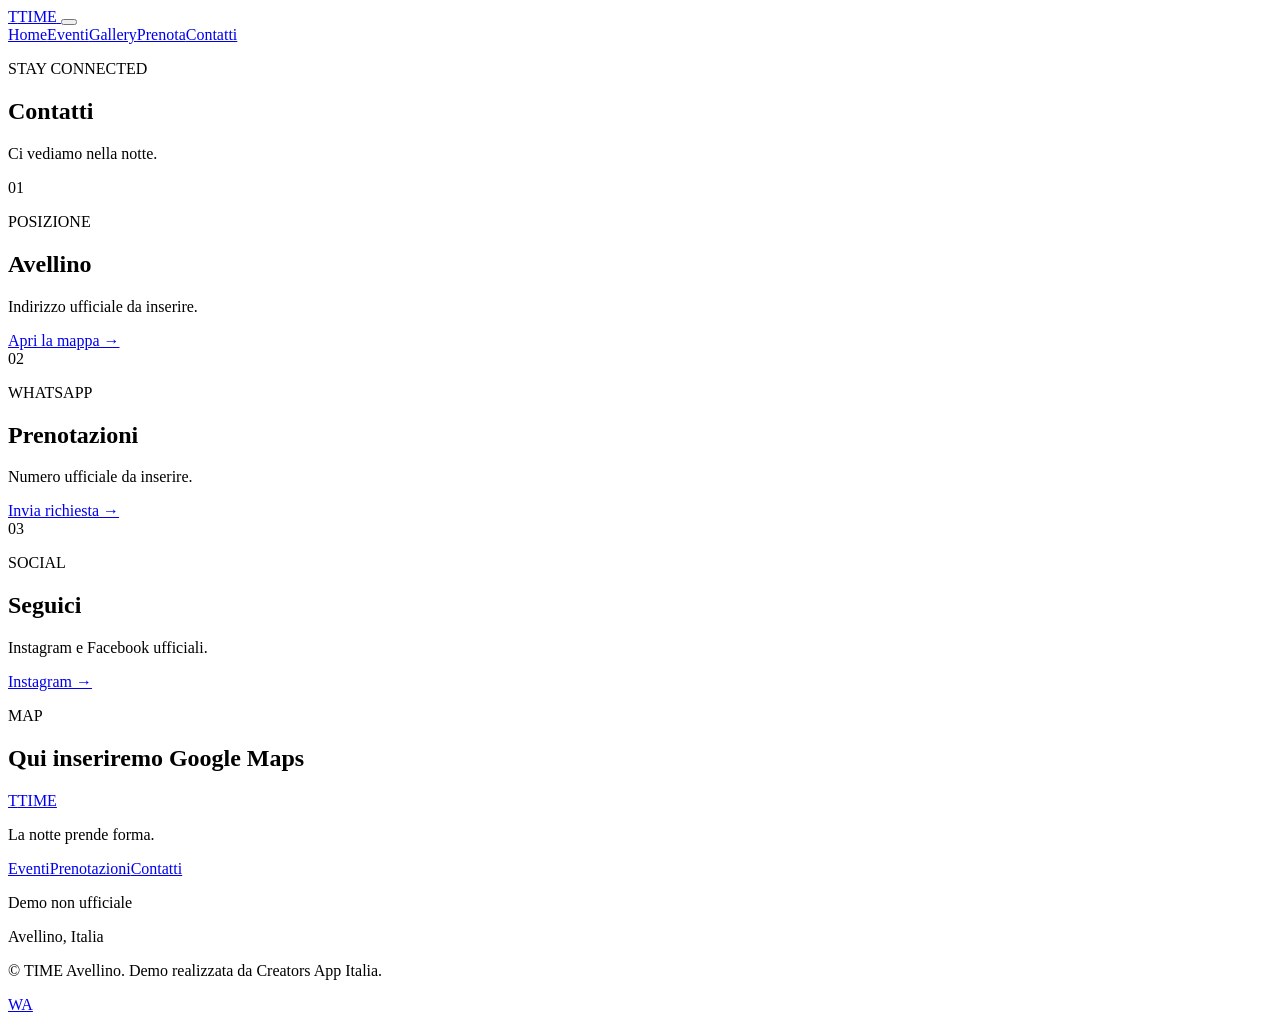
==== contatti.html @ 0444a131 "Add files via upload" ====
<!doctype html>
<html lang="it"><head><meta charset="utf-8"><meta name="viewport" content="width=device-width, initial-scale=1">
<title>Contatti | TIME Avellino</title><meta name="description" content="Contatti e indicazioni per TIME Avellino."><meta name="theme-color" content="#08070d">
<link rel="preconnect" href="https://fonts.googleapis.com"><link rel="preconnect" href="https://fonts.gstatic.com" crossorigin>
<link href="https://fonts.googleapis.com/css2?family=Inter:wght@400;500;600;700;800;900&family=Space+Grotesk:wght@500;600;700&display=swap" rel="stylesheet">
<link rel="stylesheet" href="assets/css/style.css"></head><body><header class="site-header" id="top">
  <a class="brand" href="index.html" aria-label="TIME Avellino, home">
    <span class="brand-mark">T</span><span>TIME</span>
  </a>
  <button class="menu-toggle" aria-label="Apri menu" aria-expanded="false"><span></span><span></span><span></span></button>
  <nav class="main-nav" aria-label="Navigazione principale">
    <a href="index.html">Home</a><a href="eventi.html">Eventi</a><a href="gallery.html">Gallery</a><a href="prenotazioni.html">Prenota</a><a href="contatti.html">Contatti</a>
  </nav>
</header><main><section class="page-hero compact"><p class="eyebrow">STAY CONNECTED</p><h1>Contatti</h1><p>Ci vediamo nella notte.</p></section><section class="section contact-grid"><div class="contact-card reveal"><span class="contact-no">01</span><p class="eyebrow">POSIZIONE</p><h2>Avellino</h2><p>Indirizzo ufficiale da inserire.</p><a class="text-link" href="#">Apri la mappa →</a></div><div class="contact-card reveal"><span class="contact-no">02</span><p class="eyebrow">WHATSAPP</p><h2>Prenotazioni</h2><p>Numero ufficiale da inserire.</p><a class="text-link" href="prenotazioni.html">Invia richiesta →</a></div><div class="contact-card reveal"><span class="contact-no">03</span><p class="eyebrow">SOCIAL</p><h2>Seguici</h2><p>Instagram e Facebook ufficiali.</p><a class="text-link" href="#">Instagram →</a></div></section><section class="map-placeholder"><div><p class="eyebrow">MAP</p><h2>Qui inseriremo Google Maps</h2></div></section></main><footer class="site-footer">
  <div><a class="brand footer-brand" href="index.html"><span class="brand-mark">T</span><span>TIME</span></a><p>La notte prende forma.</p></div>
  <div class="footer-links"><a href="eventi.html">Eventi</a><a href="prenotazioni.html">Prenotazioni</a><a href="contatti.html">Contatti</a></div>
  <div><p>Demo non ufficiale</p><p>Avellino, Italia</p></div>
  <p class="copyright">© <span data-year></span> TIME Avellino. Demo realizzata da Creators App Italia.</p>
</footer>
<a class="whatsapp-float" href="https://wa.me/390000000000?text=Ciao%2C%20vorrei%20informazioni%20su%20TIME%20Avellino" target="_blank" rel="noopener" aria-label="Contattaci su WhatsApp">WA</a><script src="assets/js/main.js"></script></body></html>
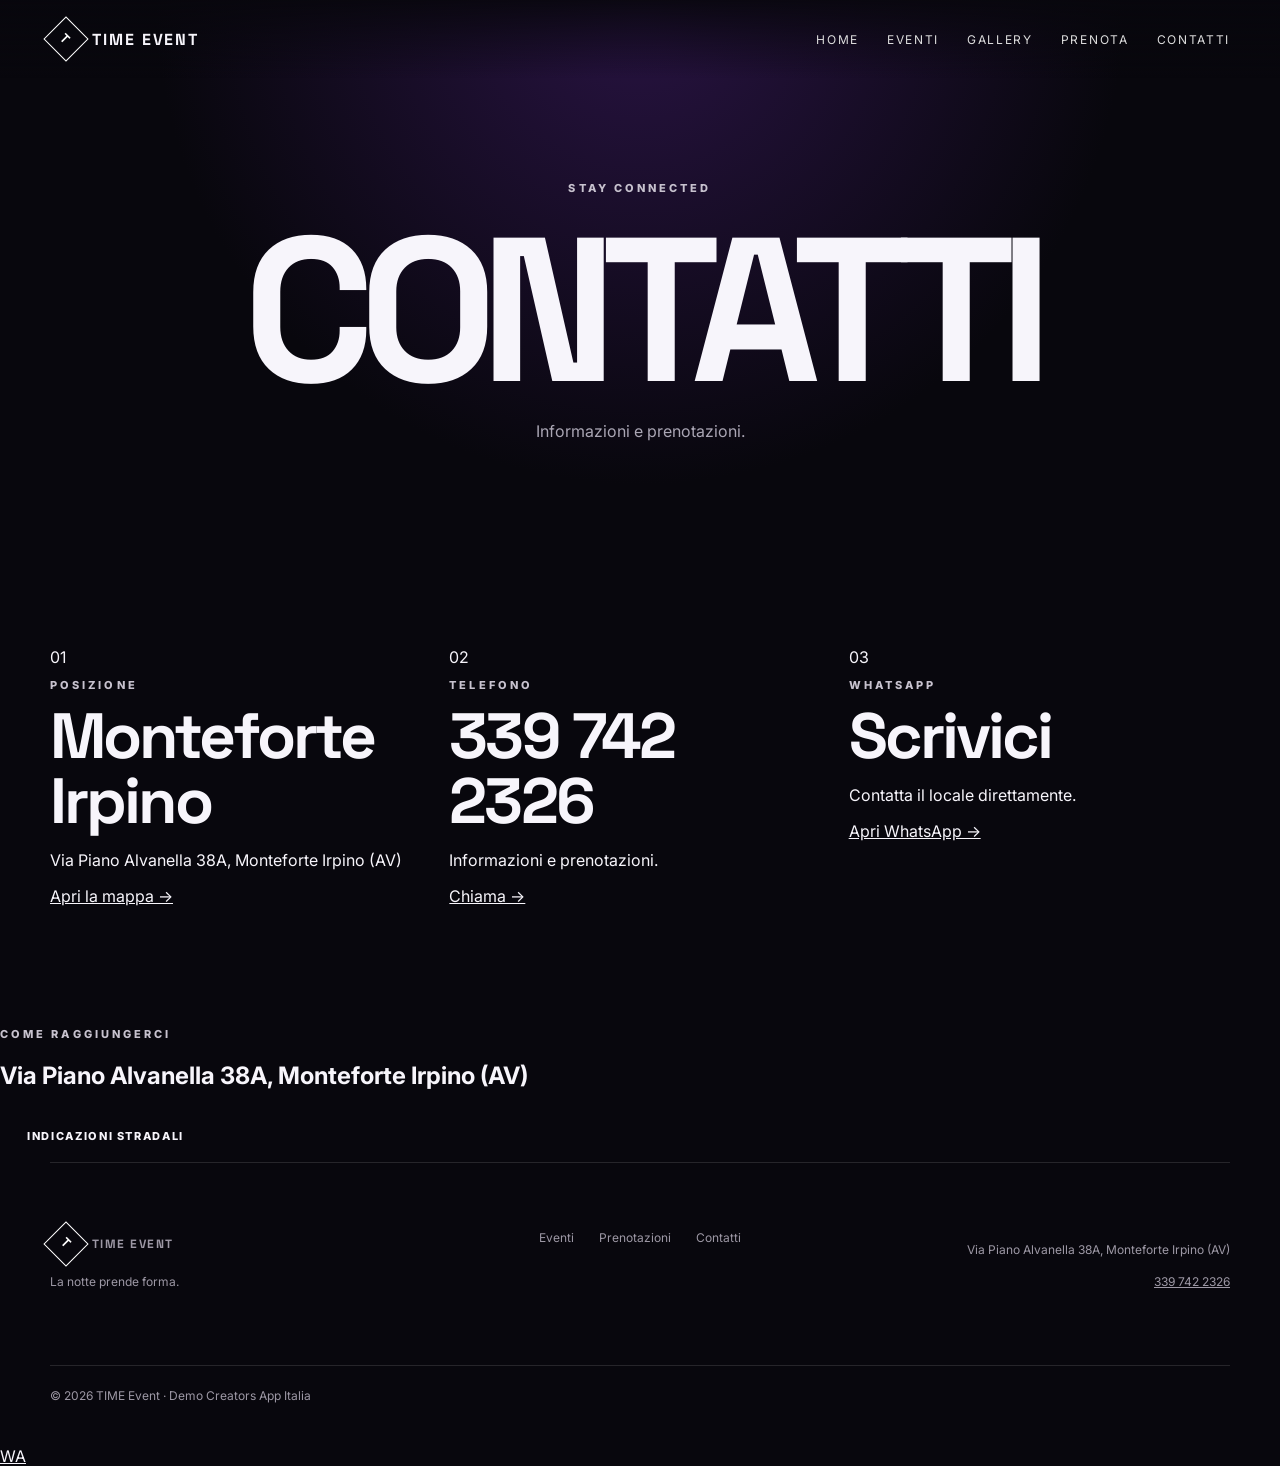
==== commit 18c31011: "Add files via upload" ====
--- a/contatti.html
+++ b/contatti.html
@@ -1,20 +1 @@
-<!doctype html>
-<html lang="it"><head><meta charset="utf-8"><meta name="viewport" content="width=device-width, initial-scale=1">
-<title>Contatti | TIME Avellino</title><meta name="description" content="Contatti e indicazioni per TIME Avellino."><meta name="theme-color" content="#08070d">
-<link rel="preconnect" href="https://fonts.googleapis.com"><link rel="preconnect" href="https://fonts.gstatic.com" crossorigin>
-<link href="https://fonts.googleapis.com/css2?family=Inter:wght@400;500;600;700;800;900&family=Space+Grotesk:wght@500;600;700&display=swap" rel="stylesheet">
-<link rel="stylesheet" href="assets/css/style.css"></head><body><header class="site-header" id="top">
-  <a class="brand" href="index.html" aria-label="TIME Avellino, home">
-    <span class="brand-mark">T</span><span>TIME</span>
-  </a>
-  <button class="menu-toggle" aria-label="Apri menu" aria-expanded="false"><span></span><span></span><span></span></button>
-  <nav class="main-nav" aria-label="Navigazione principale">
-    <a href="index.html">Home</a><a href="eventi.html">Eventi</a><a href="gallery.html">Gallery</a><a href="prenotazioni.html">Prenota</a><a href="contatti.html">Contatti</a>
-  </nav>
-</header><main><section class="page-hero compact"><p class="eyebrow">STAY CONNECTED</p><h1>Contatti</h1><p>Ci vediamo nella notte.</p></section><section class="section contact-grid"><div class="contact-card reveal"><span class="contact-no">01</span><p class="eyebrow">POSIZIONE</p><h2>Avellino</h2><p>Indirizzo ufficiale da inserire.</p><a class="text-link" href="#">Apri la mappa →</a></div><div class="contact-card reveal"><span class="contact-no">02</span><p class="eyebrow">WHATSAPP</p><h2>Prenotazioni</h2><p>Numero ufficiale da inserire.</p><a class="text-link" href="prenotazioni.html">Invia richiesta →</a></div><div class="contact-card reveal"><span class="contact-no">03</span><p class="eyebrow">SOCIAL</p><h2>Seguici</h2><p>Instagram e Facebook ufficiali.</p><a class="text-link" href="#">Instagram →</a></div></section><section class="map-placeholder"><div><p class="eyebrow">MAP</p><h2>Qui inseriremo Google Maps</h2></div></section></main><footer class="site-footer">
-  <div><a class="brand footer-brand" href="index.html"><span class="brand-mark">T</span><span>TIME</span></a><p>La notte prende forma.</p></div>
-  <div class="footer-links"><a href="eventi.html">Eventi</a><a href="prenotazioni.html">Prenotazioni</a><a href="contatti.html">Contatti</a></div>
-  <div><p>Demo non ufficiale</p><p>Avellino, Italia</p></div>
-  <p class="copyright">© <span data-year></span> TIME Avellino. Demo realizzata da Creators App Italia.</p>
-</footer>
-<a class="whatsapp-float" href="https://wa.me/390000000000?text=Ciao%2C%20vorrei%20informazioni%20su%20TIME%20Avellino" target="_blank" rel="noopener" aria-label="Contattaci su WhatsApp">WA</a><script src="assets/js/main.js"></script></body></html>+<!doctype html><html lang="it"><head><meta charset="utf-8"><meta name="viewport" content="width=device-width,initial-scale=1"><title>Contatti | TIME Event</title><meta name="description" content="Contatti e indirizzo del TIME Event."><meta name="theme-color" content="#090608"><link rel="preconnect" href="https://fonts.googleapis.com"><link rel="preconnect" href="https://fonts.gstatic.com" crossorigin><link href="https://fonts.googleapis.com/css2?family=Inter:wght@400;600;700;800;900&family=Space+Grotesk:wght@500;700&display=swap" rel="stylesheet"><link rel="stylesheet" href="assets/css/style.css"></head><body><header class="site-header"><a class="brand" href="index.html"><span class="brand-mark">T</span><span>TIME EVENT</span></a><button class="menu-toggle" aria-label="Apri menu" aria-expanded="false"><span></span><span></span><span></span></button><nav class="main-nav"><a href="index.html">Home</a><a href="eventi.html">Eventi</a><a href="gallery.html">Gallery</a><a href="prenotazioni.html">Prenota</a><a href="contatti.html">Contatti</a></nav></header><main><section class="page-hero"><p class="eyebrow">STAY CONNECTED</p><h1>Contatti</h1><p>Informazioni e prenotazioni.</p></section><section class="section contact-grid"><div class="contact reveal"><span>01</span><p class="eyebrow">POSIZIONE</p><h2>Monteforte Irpino</h2><p>Via Piano Alvanella 38A, Monteforte Irpino (AV)</p><a href="https://www.google.com/maps/search/?api=1&query=Via+Piano+Alvanella+38A+Monteforte+Irpino+AV" target="_blank" rel="noopener">Apri la mappa →</a></div><div class="contact reveal"><span>02</span><p class="eyebrow">TELEFONO</p><h2>339 742 2326</h2><p>Informazioni e prenotazioni.</p><a href="tel:+393397422326">Chiama →</a></div><div class="contact reveal"><span>03</span><p class="eyebrow">WHATSAPP</p><h2>Scrivici</h2><p>Contatta il locale direttamente.</p><a href="https://wa.me/393397422326" target="_blank" rel="noopener">Apri WhatsApp →</a></div></section><section class="map"><div><p class="eyebrow">COME RAGGIUNGERCI</p><h2>Via Piano Alvanella 38A, Monteforte Irpino (AV)</h2><a class="btn ghost" href="https://www.google.com/maps/search/?api=1&query=Via+Piano+Alvanella+38A+Monteforte+Irpino+AV" target="_blank" rel="noopener">Indicazioni stradali</a></div></section></main><footer class="site-footer"><div><a class="brand" href="index.html"><span class="brand-mark">T</span><span>TIME EVENT</span></a><p>La notte prende forma.</p></div><div class="footer-links"><a href="eventi.html">Eventi</a><a href="prenotazioni.html">Prenotazioni</a><a href="contatti.html">Contatti</a></div><div><p>Via Piano Alvanella 38A, Monteforte Irpino (AV)</p><p><a href="tel:+393397422326">339 742 2326</a></p></div><p class="copyright">© <span data-year></span> TIME Event · Demo Creators App Italia</p></footer><a class="wa" href="https://wa.me/393397422326?text=Ciao%2C%20vorrei%20informazioni%20sull%27evento%20del%2010%20ottobre%202026" target="_blank" rel="noopener" aria-label="WhatsApp">WA</a><script src="assets/js/main.js"></script></body></html>
--- a/assets/css/style.css
+++ b/assets/css/style.css
@@ -0,0 +1 @@
+:root{--bg:#08070d;--panel:#111019;--text:#f7f5fb;--muted:#aaa6b4;--purple:#a545ff;--pink:#ff3dc8;--blue:#366dff;--line:rgba(255,255,255,.12);--max:1180px}*{box-sizing:border-box}html{scroll-behavior:smooth}body{margin:0;background:var(--bg);color:var(--text);font-family:Inter,Arial,sans-serif;overflow-x:hidden}a{color:inherit}button,input,textarea{font:inherit}.site-header{position:fixed;z-index:100;top:0;left:0;width:100%;height:78px;padding:0 max(24px,calc((100vw - var(--max))/2));display:flex;align-items:center;justify-content:space-between;background:linear-gradient(180deg,rgba(8,7,13,.9),transparent);transition:.3s}.site-header.scrolled{background:rgba(8,7,13,.9);backdrop-filter:blur(18px);border-bottom:1px solid var(--line)}.brand{display:flex;align-items:center;gap:10px;text-decoration:none;font-family:'Space Grotesk';font-weight:800;letter-spacing:.12em}.brand-mark{width:32px;height:32px;border:1px solid #fff;display:grid;place-items:center;transform:rotate(45deg);font-size:13px}.brand-mark::first-letter{transform:rotate(-45deg)}.brand-mark{color:#fff}.main-nav{display:flex;gap:28px}.main-nav a{text-decoration:none;text-transform:uppercase;font-size:12px;letter-spacing:.14em;color:#ddd;position:relative}.main-nav a:after{content:'';position:absolute;left:0;bottom:-8px;width:0;height:1px;background:var(--pink);transition:.25s}.main-nav a:hover:after{width:100%}.menu-toggle{display:none;background:none;border:0}.hero{min-height:100svh;display:grid;place-items:center;position:relative;isolation:isolate;overflow:hidden;background:radial-gradient(circle at 50% 55%,#211039 0,#0b0812 45%,#050409 78%)}.hero:before{content:'';position:absolute;inset:0;background:linear-gradient(115deg,transparent 0 38%,rgba(255,255,255,.04) 38.2% 38.5%,transparent 38.7% 62%,rgba(255,255,255,.03) 62.2% 62.4%,transparent 62.6%),repeating-linear-gradient(90deg,transparent 0 89px,rgba(255,255,255,.025) 90px);z-index:-1}.noise{position:absolute;inset:0;opacity:.25;background-image:url("data:image/svg+xml,%3Csvg viewBox='0 0 180 180' xmlns='http://www.w3.org/2000/svg'%3E%3Cfilter id='n'%3E%3CfeTurbulence type='fractalNoise' baseFrequency='.9' numOctaves='3' stitchTiles='stitch'/%3E%3C/filter%3E%3Crect width='100%25' height='100%25' filter='url(%23n)' opacity='.12'/%3E%3C/svg%3E");z-index:-1}.hero-glow{position:absolute;width:48vw;height:48vw;border-radius:50%;filter:blur(100px);opacity:.23;z-index:-2}.glow-a{background:var(--purple);left:-18vw;top:20vh}.glow-b{background:var(--blue);right:-20vw;bottom:-15vw}.hero-content{text-align:center;padding:120px 24px 80px}.eyebrow{font-size:11px;letter-spacing:.28em;font-weight:800;color:#c7c2ce;text-transform:uppercase}.hero h1,.page-hero h1{font-family:'Space Grotesk';font-size:clamp(78px,16vw,220px);line-height:.76;letter-spacing:-.08em;margin:38px 0 32px;text-transform:uppercase}.hero h1 span{display:block;font:700 clamp(15px,2vw,26px)/1 Inter;letter-spacing:.75em;margin-left:.75em;color:#d8d3de}.hero-copy{font-size:clamp(17px,2vw,22px);max-width:620px;color:#beb9c6;margin:0 auto 34px;line-height:1.6}.actions{display:flex;justify-content:center;gap:13px;flex-wrap:wrap}.btn{display:inline-flex;align-items:center;justify-content:center;min-height:52px;padding:0 26px;text-decoration:none;text-transform:uppercase;font-size:11px;font-weight:800;letter-spacing:.15em;border:1px solid transparent;cursor:pointer;transition:.25s}.btn-primary{background:linear-gradient(120deg,var(--purple),var(--pink));color:white;box-shadow:0 10px 40px rgba(165,69,255,.25)}.btn-primary:hover{transform:translateY(-3px);box-shadow:0 15px 55px rgba(255,61,200,.3)}.btn-ghost{border-color:rgba(255,255,255,.32);background:rgba(255,255,255,.04)}.btn-ghost:hover{background:#fff;color:#08070d}.btn-light{background:#fff;color:#08070d}.scroll-hint{position:absolute;bottom:24px;text-decoration:none;font-size:9px;letter-spacing:.25em;color:#aaa;display:flex;flex-direction:column;align-items:center;gap:8px}.scroll-hint span{font-size:20px}.ticker{overflow:hidden;border-top:1px solid var(--line);border-bottom:1px solid var(--line);padding:17px 0;white-space:nowrap;color:#cbc6d1}.ticker div{font-size:12px;letter-spacing:.24em;word-spacing:25px;animation:ticker 28s linear infinite}.ticker i{color:var(--pink)}@keyframes ticker{to{transform:translateX(-45%)}}.section{width:min(var(--max),calc(100% - 48px));margin:auto;padding:110px 0}.section-heading{display:flex;align-items:end;justify-content:space-between;margin-bottom:34px}.section h2{font-family:'Space Grotesk';font-size:clamp(34px,5vw,66px);line-height:1.02;letter-spacing:-.045em;margin:12px 0}.text-link{text-decoration:none;font-size:12px;text-transform:uppercase;letter-spacing:.15em;font-weight:800;border-bottom:1px solid #777;padding-bottom:6px}.featured-event{display:grid;grid-template-columns:1.1fr .9fr;background:var(--panel);border:1px solid var(--line)}.event-art{min-height:470px;position:relative;overflow:hidden;display:grid;place-items:center;isolation:isolate}.event-art:before,.event-art:after{content:'';position:absolute;inset:-20%;z-index:-1}.event-art:before{background:repeating-radial-gradient(ellipse at 50% 50%,transparent 0 26px,rgba(255,255,255,.08) 28px 30px);transform:rotate(20deg)}.event-art:after{background:linear-gradient(45deg,transparent 40%,rgba(255,255,255,.16) 50%,transparent 60%);animation:sweep 5s infinite}@keyframes sweep{0%,30%{transform:translateX(-70%)}70%,100%{transform:translateX(70%)}}.art-purple{background:radial-gradient(circle,#9a38ff,#27103f 58%,#09070e)}.art-blue{background:radial-gradient(circle,#246cff,#0e234d 55%,#070910)}.art-red{background:radial-gradient(circle,#ff315d,#561326 58%,#0c070a)}.date-badge{position:absolute;top:22px;left:22px;background:#fff;color:#0b0910;width:65px;height:72px;display:grid;place-items:center;font-size:9px;letter-spacing:.13em}.date-badge b{font-size:29px;line-height:.65}.poster-word{font:800 clamp(55px,9vw,120px)/1 'Space Grotesk';letter-spacing:-.09em;transform:rotate(-8deg);text-shadow:10px 10px 0 rgba(0,0,0,.25)}.poster-lines{position:absolute;width:80%;height:80%;border:1px solid rgba(255,255,255,.4);transform:rotate(18deg)}.event-info{padding:clamp(35px,6vw,74px);display:flex;flex-direction:column;justify-content:center}.event-info h3,.card-copy h2{font:700 clamp(36px,5vw,64px)/1 'Space Grotesk';letter-spacing:-.05em;margin:12px 0 18px}.event-info>p,.statement>p,.booking-copy>p{color:var(--muted);line-height:1.75}.event-tags{display:flex;gap:8px;flex-wrap:wrap;margin:20px 0 30px}.event-tags span{border:1px solid var(--line);padding:8px 10px;font-size:9px;letter-spacing:.15em}.event-info .btn{align-self:flex-start}.split-section{display:grid;grid-template-columns:1fr 1fr;gap:80px;align-items:center}.statement h2{font-size:clamp(48px,7vw,90px)}.visual-stack{height:520px;position:relative}.visual-card{position:absolute;width:65%;height:62%;display:flex;flex-direction:column;justify-content:space-between;padding:24px;font-family:'Space Grotesk';font-size:40px;box-shadow:0 25px 70px rgba(0,0,0,.45)}.visual-card span{font:500 11px Inter;letter-spacing:.2em}.v-one{left:0;top:0;background:linear-gradient(145deg,#52208c,#140a20);transform:rotate(-7deg)}.v-two{right:0;top:17%;background:linear-gradient(145deg,#234cbd,#0b1432);transform:rotate(7deg)}.v-three{left:15%;bottom:0;background:linear-gradient(145deg,#e337a9,#551238);transform:rotate(-2deg)}.cta-banner{width:min(var(--max),calc(100% - 48px));background:linear-gradient(110deg,var(--purple),var(--pink));padding:70px;text-align:center;margin-bottom:110px}.cta-banner h2{margin-bottom:28px}.page-hero{padding:170px 24px 80px;text-align:center;background:radial-gradient(circle at 50% 0,#281342,#08070d 58%)}.page-hero.compact h1{font-size:clamp(70px,13vw,170px);margin:30px 0 20px}.page-hero>p:last-child{color:var(--muted)}.event-grid{display:grid;grid-template-columns:repeat(3,1fr);gap:22px}.event-card{background:var(--panel);border:1px solid var(--line)}.event-card .event-art{min-height:380px}.card-copy{padding:28px}.card-copy h2{font-size:38px}.card-copy>p{color:var(--muted);min-height:45px}.demo-note,.form-note{color:#7e7986;font-size:12px;line-height:1.6;margin-top:30px}.masonry{display:grid;grid-template-columns:repeat(3,1fr);grid-auto-rows:230px;gap:14px}.gallery-tile{position:relative;overflow:hidden;display:flex;align-items:end;padding:24px;border:1px solid var(--line);isolation:isolate}.gallery-tile:before{content:'';position:absolute;inset:0;z-index:-1;background:repeating-linear-gradient(45deg,transparent 0 20px,rgba(255,255,255,.06) 21px 22px)}.gallery-tile span{font:700 27px 'Space Grotesk';letter-spacing:.1em}.gallery-tile.tall{grid-row:span 2}.gallery-tile.wide{grid-column:span 2}.g1{background:radial-gradient(circle at 20% 20%,#d43dff,#23102f 60%,#09070e)}.g2{background:radial-gradient(circle at 80% 20%,#346bff,#10162b 60%,#08070d)}.g3{background:linear-gradient(120deg,#ff3d96,#301738 55%,#09070e)}.g4{background:linear-gradient(30deg,#15111e,#7536cc)}.g5{background:radial-gradient(circle,#ff5346,#37111b 60%,#08070d)}.g6{background:linear-gradient(150deg,#102b55,#25c1d1)}.booking-layout{display:grid;grid-template-columns:.8fr 1.2fr;gap:70px;align-items:start}.feature-list{list-style:none;padding:0;margin-top:30px}.feature-list li{padding:18px 0;border-bottom:1px solid var(--line);color:#d8d3df}.feature-list li:before{content:'✦';color:var(--pink);margin-right:12px}.booking-form{background:var(--panel);border:1px solid var(--line);padding:35px}.booking-form label{display:block;font-size:10px;text-transform:uppercase;letter-spacing:.15em;font-weight:700;margin-bottom:18px}.booking-form input,.booking-form textarea{width:100%;margin-top:9px;background:#0a0910;border:1px solid var(--line);color:#fff;padding:15px;outline:none}.booking-form input:focus,.booking-form textarea:focus{border-color:var(--purple)}.form-row{display:grid;grid-template-columns:1fr 1fr;gap:15px}.booking-form .btn{width:100%}.contact-grid{display:grid;grid-template-columns:repeat(3,1fr);gap:18px}.contact-card{min-height:300px;background:var(--panel);border:1px solid var(--line);padding:32px;position:relative;display:flex;flex-direction:column;align-items:flex-start;justify-content:end}.contact-card h2{font-size:36px}.contact-card>p{color:var(--muted)}.contact-no{position:absolute;top:25px;right:25px;color:#605b68;font:700 11px Inter}.map-placeholder{height:420px;border-top:1px solid var(--line);border-bottom:1px solid var(--line);display:grid;place-items:center;text-align:center;background:linear-gradient(30deg,#0b0a10,#151020),repeating-linear-gradient(45deg,transparent 0 30px,rgba(255,255,255,.05) 31px)}.site-footer{width:min(var(--max),calc(100% - 48px));margin:auto;padding:65px 0 28px;display:grid;grid-template-columns:1fr auto 1fr;gap:35px;border-top:1px solid var(--line);color:#9d98a5;font-size:12px;line-height:1.7}.footer-brand{color:#fff}.footer-links{display:flex;gap:25px}.footer-links a{text-decoration:none}.site-footer>div:nth-child(3){text-align:right}.copyright{grid-column:1/-1;border-top:1px solid var(--line);padding-top:20px;margin-top:25px}.whatsapp-float{position:fixed;right:20px;bottom:20px;z-index:90;width:50px;height:50px;border-radius:50%;display:grid;place-items:center;background:#25d366;color:#05150b;text-decoration:none;font-size:11px;font-weight:900;box-shadow:0 10px 35px rgba(0,0,0,.4)}.reveal{opacity:0;transform:translateY(28px);transition:opacity .8s,transform .8s}.reveal.visible{opacity:1;transform:none}@media(max-width:900px){.menu-toggle{display:flex;width:35px;height:35px;flex-direction:column;justify-content:center;gap:6px;padding:5px}.menu-toggle span{width:100%;height:1px;background:#fff}.main-nav{position:fixed;inset:78px 0 auto 0;display:flex;flex-direction:column;align-items:center;padding:40px;background:rgba(8,7,13,.97);transform:translateY(-130%);transition:.3s;border-bottom:1px solid var(--line)}.main-nav.open{transform:none}.featured-event,.split-section,.booking-layout{grid-template-columns:1fr}.event-grid,.contact-grid{grid-template-columns:1fr 1fr}.visual-stack{height:430px}.masonry{grid-template-columns:1fr 1fr}.site-footer{grid-template-columns:1fr 1fr}.site-footer>div:nth-child(3){text-align:left}.footer-links{justify-content:end}}@media(max-width:620px){.site-header{height:68px}.main-nav{inset:68px 0 auto}.hero h1{font-size:22vw}.hero h1 span{letter-spacing:.45em;margin-left:.45em}.section{width:min(100% - 30px,var(--max));padding:75px 0}.section-heading{align-items:start;gap:20px}.section-heading .text-link{display:none}.event-art{min-height:330px}.event-grid,.contact-grid{grid-template-columns:1fr}.masonry{display:flex;flex-direction:column}.gallery-tile{min-height:280px}.gallery-tile.tall{min-height:430px}.cta-banner{width:calc(100% - 30px);padding:50px 22px}.form-row{grid-template-columns:1fr}.booking-form{padding:22px}.site-footer{grid-template-columns:1fr}.footer-links{justify-content:start;flex-wrap:wrap}.visual-card{width:72%;height:58%}}
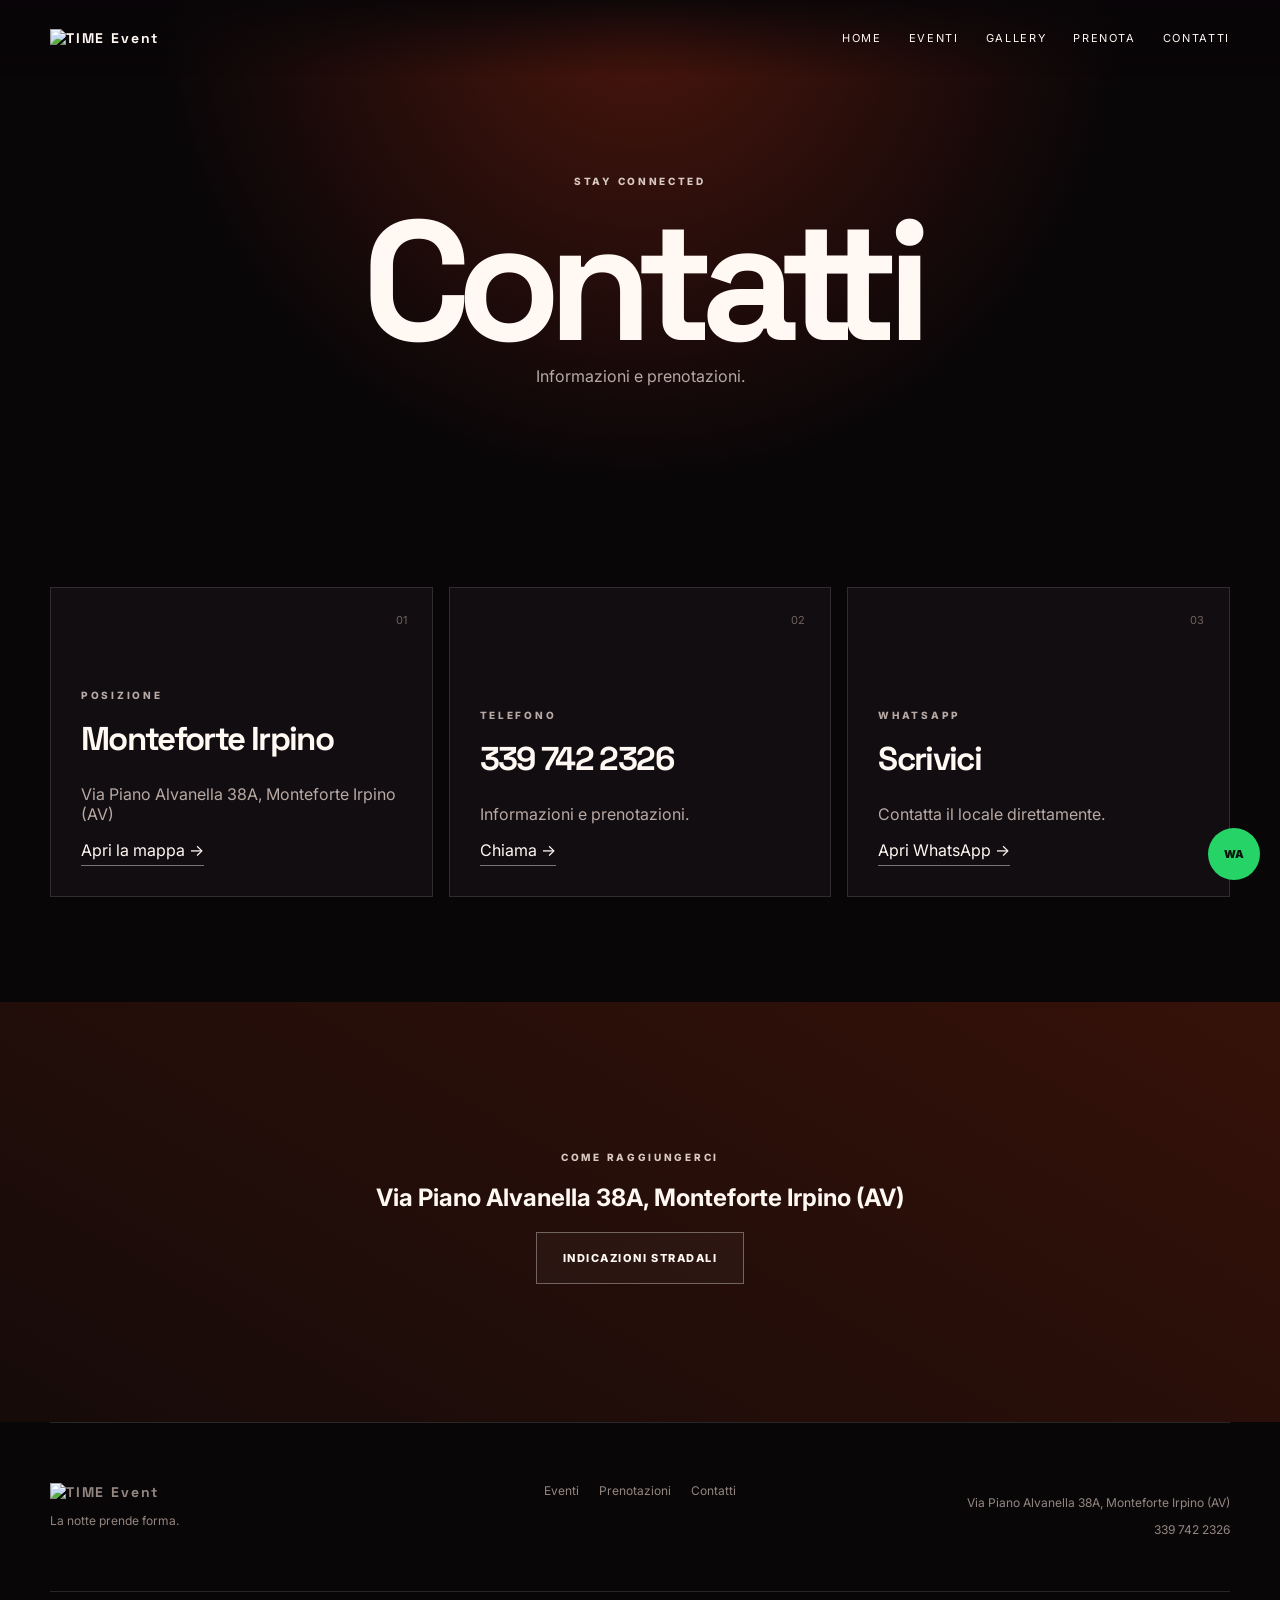
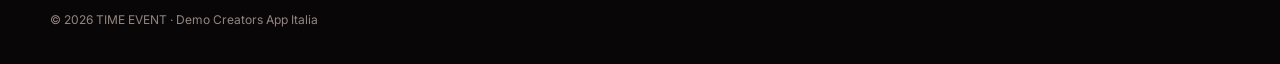
==== commit f9caa35d: "Add files via upload" ====
--- a/contatti.html
+++ b/contatti.html
@@ -1 +1 @@
-<!doctype html><html lang="it"><head><meta charset="utf-8"><meta name="viewport" content="width=device-width,initial-scale=1"><title>Contatti | TIME Event</title><meta name="description" content="Contatti e indirizzo del TIME Event."><meta name="theme-color" content="#090608"><link rel="preconnect" href="https://fonts.googleapis.com"><link rel="preconnect" href="https://fonts.gstatic.com" crossorigin><link href="https://fonts.googleapis.com/css2?family=Inter:wght@400;600;700;800;900&family=Space+Grotesk:wght@500;700&display=swap" rel="stylesheet"><link rel="stylesheet" href="assets/css/style.css"></head><body><header class="site-header"><a class="brand" href="index.html"><span class="brand-mark">T</span><span>TIME EVENT</span></a><button class="menu-toggle" aria-label="Apri menu" aria-expanded="false"><span></span><span></span><span></span></button><nav class="main-nav"><a href="index.html">Home</a><a href="eventi.html">Eventi</a><a href="gallery.html">Gallery</a><a href="prenotazioni.html">Prenota</a><a href="contatti.html">Contatti</a></nav></header><main><section class="page-hero"><p class="eyebrow">STAY CONNECTED</p><h1>Contatti</h1><p>Informazioni e prenotazioni.</p></section><section class="section contact-grid"><div class="contact reveal"><span>01</span><p class="eyebrow">POSIZIONE</p><h2>Monteforte Irpino</h2><p>Via Piano Alvanella 38A, Monteforte Irpino (AV)</p><a href="https://www.google.com/maps/search/?api=1&query=Via+Piano+Alvanella+38A+Monteforte+Irpino+AV" target="_blank" rel="noopener">Apri la mappa →</a></div><div class="contact reveal"><span>02</span><p class="eyebrow">TELEFONO</p><h2>339 742 2326</h2><p>Informazioni e prenotazioni.</p><a href="tel:+393397422326">Chiama →</a></div><div class="contact reveal"><span>03</span><p class="eyebrow">WHATSAPP</p><h2>Scrivici</h2><p>Contatta il locale direttamente.</p><a href="https://wa.me/393397422326" target="_blank" rel="noopener">Apri WhatsApp →</a></div></section><section class="map"><div><p class="eyebrow">COME RAGGIUNGERCI</p><h2>Via Piano Alvanella 38A, Monteforte Irpino (AV)</h2><a class="btn ghost" href="https://www.google.com/maps/search/?api=1&query=Via+Piano+Alvanella+38A+Monteforte+Irpino+AV" target="_blank" rel="noopener">Indicazioni stradali</a></div></section></main><footer class="site-footer"><div><a class="brand" href="index.html"><span class="brand-mark">T</span><span>TIME EVENT</span></a><p>La notte prende forma.</p></div><div class="footer-links"><a href="eventi.html">Eventi</a><a href="prenotazioni.html">Prenotazioni</a><a href="contatti.html">Contatti</a></div><div><p>Via Piano Alvanella 38A, Monteforte Irpino (AV)</p><p><a href="tel:+393397422326">339 742 2326</a></p></div><p class="copyright">© <span data-year></span> TIME Event · Demo Creators App Italia</p></footer><a class="wa" href="https://wa.me/393397422326?text=Ciao%2C%20vorrei%20informazioni%20sull%27evento%20del%2010%20ottobre%202026" target="_blank" rel="noopener" aria-label="WhatsApp">WA</a><script src="assets/js/main.js"></script></body></html>+<!doctype html><html lang="it"><head><meta charset="utf-8"><meta name="viewport" content="width=device-width,initial-scale=1"><title>Contatti | TIME Event</title><meta name="description" content="Contatti e indirizzo del TIME Event."><meta name="theme-color" content="#090608"><link rel="preconnect" href="https://fonts.googleapis.com"><link rel="preconnect" href="https://fonts.gstatic.com" crossorigin><link href="https://fonts.googleapis.com/css2?family=Inter:wght@400;600;700;800;900&family=Space+Grotesk:wght@500;700&display=swap" rel="stylesheet"><link rel="stylesheet" href="assets/css/style.css"></head><body><header class="site-header"><a class="brand" href="index.html" aria-label="TIME Event - Home"><img class="official-logo" src="assets/images/logo-time-event-ufficiale.png" alt="TIME Event"></a><button class="menu-toggle" aria-label="Apri menu" aria-expanded="false"><span></span><span></span><span></span></button><nav class="main-nav"><a href="index.html">Home</a><a href="eventi.html">Eventi</a><a href="gallery.html">Gallery</a><a href="prenotazioni.html">Prenota</a><a href="contatti.html">Contatti</a></nav></header><main><section class="page-hero"><p class="eyebrow">STAY CONNECTED</p><h1>Contatti</h1><p>Informazioni e prenotazioni.</p></section><section class="section contact-grid"><div class="contact reveal"><span>01</span><p class="eyebrow">POSIZIONE</p><h2>Monteforte Irpino</h2><p>Via Piano Alvanella 38A, Monteforte Irpino (AV)</p><a href="https://www.google.com/maps/search/?api=1&query=Via+Piano+Alvanella+38A+Monteforte+Irpino+AV" target="_blank" rel="noopener">Apri la mappa →</a></div><div class="contact reveal"><span>02</span><p class="eyebrow">TELEFONO</p><h2>339 742 2326</h2><p>Informazioni e prenotazioni.</p><a href="tel:+393397422326">Chiama →</a></div><div class="contact reveal"><span>03</span><p class="eyebrow">WHATSAPP</p><h2>Scrivici</h2><p>Contatta il locale direttamente.</p><a href="https://wa.me/393397422326" target="_blank" rel="noopener">Apri WhatsApp →</a></div></section><section class="map"><div><p class="eyebrow">COME RAGGIUNGERCI</p><h2>Via Piano Alvanella 38A, Monteforte Irpino (AV)</h2><a class="btn ghost" href="https://www.google.com/maps/search/?api=1&query=Via+Piano+Alvanella+38A+Monteforte+Irpino+AV" target="_blank" rel="noopener">Indicazioni stradali</a></div></section></main><footer class="site-footer"><div><a class="brand" href="index.html" aria-label="TIME Event - Home"><img class="official-logo" src="assets/images/logo-time-event-ufficiale.png" alt="TIME Event"></a><p>La notte prende forma.</p></div><div class="footer-links"><a href="eventi.html">Eventi</a><a href="prenotazioni.html">Prenotazioni</a><a href="contatti.html">Contatti</a></div><div><p>Via Piano Alvanella 38A, Monteforte Irpino (AV)</p><p><a href="tel:+393397422326">339 742 2326</a></p></div><p class="copyright">© <span data-year></span> TIME EVENT · Demo Creators App Italia</p></footer><a class="wa" href="https://wa.me/393397422326?text=Ciao%2C%20vorrei%20informazioni%20sull%27evento%20del%2010%20ottobre%202026" target="_blank" rel="noopener" aria-label="WhatsApp">WA</a><script src="assets/js/main.js"></script></body></html>
--- a/assets/css/style.css
+++ b/assets/css/style.css
@@ -1 +1,2 @@
-:root{--bg:#08070d;--panel:#111019;--text:#f7f5fb;--muted:#aaa6b4;--purple:#a545ff;--pink:#ff3dc8;--blue:#366dff;--line:rgba(255,255,255,.12);--max:1180px}*{box-sizing:border-box}html{scroll-behavior:smooth}body{margin:0;background:var(--bg);color:var(--text);font-family:Inter,Arial,sans-serif;overflow-x:hidden}a{color:inherit}button,input,textarea{font:inherit}.site-header{position:fixed;z-index:100;top:0;left:0;width:100%;height:78px;padding:0 max(24px,calc((100vw - var(--max))/2));display:flex;align-items:center;justify-content:space-between;background:linear-gradient(180deg,rgba(8,7,13,.9),transparent);transition:.3s}.site-header.scrolled{background:rgba(8,7,13,.9);backdrop-filter:blur(18px);border-bottom:1px solid var(--line)}.brand{display:flex;align-items:center;gap:10px;text-decoration:none;font-family:'Space Grotesk';font-weight:800;letter-spacing:.12em}.brand-mark{width:32px;height:32px;border:1px solid #fff;display:grid;place-items:center;transform:rotate(45deg);font-size:13px}.brand-mark::first-letter{transform:rotate(-45deg)}.brand-mark{color:#fff}.main-nav{display:flex;gap:28px}.main-nav a{text-decoration:none;text-transform:uppercase;font-size:12px;letter-spacing:.14em;color:#ddd;position:relative}.main-nav a:after{content:'';position:absolute;left:0;bottom:-8px;width:0;height:1px;background:var(--pink);transition:.25s}.main-nav a:hover:after{width:100%}.menu-toggle{display:none;background:none;border:0}.hero{min-height:100svh;display:grid;place-items:center;position:relative;isolation:isolate;overflow:hidden;background:radial-gradient(circle at 50% 55%,#211039 0,#0b0812 45%,#050409 78%)}.hero:before{content:'';position:absolute;inset:0;background:linear-gradient(115deg,transparent 0 38%,rgba(255,255,255,.04) 38.2% 38.5%,transparent 38.7% 62%,rgba(255,255,255,.03) 62.2% 62.4%,transparent 62.6%),repeating-linear-gradient(90deg,transparent 0 89px,rgba(255,255,255,.025) 90px);z-index:-1}.noise{position:absolute;inset:0;opacity:.25;background-image:url("data:image/svg+xml,%3Csvg viewBox='0 0 180 180' xmlns='http://www.w3.org/2000/svg'%3E%3Cfilter id='n'%3E%3CfeTurbulence type='fractalNoise' baseFrequency='.9' numOctaves='3' stitchTiles='stitch'/%3E%3C/filter%3E%3Crect width='100%25' height='100%25' filter='url(%23n)' opacity='.12'/%3E%3C/svg%3E");z-index:-1}.hero-glow{position:absolute;width:48vw;height:48vw;border-radius:50%;filter:blur(100px);opacity:.23;z-index:-2}.glow-a{background:var(--purple);left:-18vw;top:20vh}.glow-b{background:var(--blue);right:-20vw;bottom:-15vw}.hero-content{text-align:center;padding:120px 24px 80px}.eyebrow{font-size:11px;letter-spacing:.28em;font-weight:800;color:#c7c2ce;text-transform:uppercase}.hero h1,.page-hero h1{font-family:'Space Grotesk';font-size:clamp(78px,16vw,220px);line-height:.76;letter-spacing:-.08em;margin:38px 0 32px;text-transform:uppercase}.hero h1 span{display:block;font:700 clamp(15px,2vw,26px)/1 Inter;letter-spacing:.75em;margin-left:.75em;color:#d8d3de}.hero-copy{font-size:clamp(17px,2vw,22px);max-width:620px;color:#beb9c6;margin:0 auto 34px;line-height:1.6}.actions{display:flex;justify-content:center;gap:13px;flex-wrap:wrap}.btn{display:inline-flex;align-items:center;justify-content:center;min-height:52px;padding:0 26px;text-decoration:none;text-transform:uppercase;font-size:11px;font-weight:800;letter-spacing:.15em;border:1px solid transparent;cursor:pointer;transition:.25s}.btn-primary{background:linear-gradient(120deg,var(--purple),var(--pink));color:white;box-shadow:0 10px 40px rgba(165,69,255,.25)}.btn-primary:hover{transform:translateY(-3px);box-shadow:0 15px 55px rgba(255,61,200,.3)}.btn-ghost{border-color:rgba(255,255,255,.32);background:rgba(255,255,255,.04)}.btn-ghost:hover{background:#fff;color:#08070d}.btn-light{background:#fff;color:#08070d}.scroll-hint{position:absolute;bottom:24px;text-decoration:none;font-size:9px;letter-spacing:.25em;color:#aaa;display:flex;flex-direction:column;align-items:center;gap:8px}.scroll-hint span{font-size:20px}.ticker{overflow:hidden;border-top:1px solid var(--line);border-bottom:1px solid var(--line);padding:17px 0;white-space:nowrap;color:#cbc6d1}.ticker div{font-size:12px;letter-spacing:.24em;word-spacing:25px;animation:ticker 28s linear infinite}.ticker i{color:var(--pink)}@keyframes ticker{to{transform:translateX(-45%)}}.section{width:min(var(--max),calc(100% - 48px));margin:auto;padding:110px 0}.section-heading{display:flex;align-items:end;justify-content:space-between;margin-bottom:34px}.section h2{font-family:'Space Grotesk';font-size:clamp(34px,5vw,66px);line-height:1.02;letter-spacing:-.045em;margin:12px 0}.text-link{text-decoration:none;font-size:12px;text-transform:uppercase;letter-spacing:.15em;font-weight:800;border-bottom:1px solid #777;padding-bottom:6px}.featured-event{display:grid;grid-template-columns:1.1fr .9fr;background:var(--panel);border:1px solid var(--line)}.event-art{min-height:470px;position:relative;overflow:hidden;display:grid;place-items:center;isolation:isolate}.event-art:before,.event-art:after{content:'';position:absolute;inset:-20%;z-index:-1}.event-art:before{background:repeating-radial-gradient(ellipse at 50% 50%,transparent 0 26px,rgba(255,255,255,.08) 28px 30px);transform:rotate(20deg)}.event-art:after{background:linear-gradient(45deg,transparent 40%,rgba(255,255,255,.16) 50%,transparent 60%);animation:sweep 5s infinite}@keyframes sweep{0%,30%{transform:translateX(-70%)}70%,100%{transform:translateX(70%)}}.art-purple{background:radial-gradient(circle,#9a38ff,#27103f 58%,#09070e)}.art-blue{background:radial-gradient(circle,#246cff,#0e234d 55%,#070910)}.art-red{background:radial-gradient(circle,#ff315d,#561326 58%,#0c070a)}.date-badge{position:absolute;top:22px;left:22px;background:#fff;color:#0b0910;width:65px;height:72px;display:grid;place-items:center;font-size:9px;letter-spacing:.13em}.date-badge b{font-size:29px;line-height:.65}.poster-word{font:800 clamp(55px,9vw,120px)/1 'Space Grotesk';letter-spacing:-.09em;transform:rotate(-8deg);text-shadow:10px 10px 0 rgba(0,0,0,.25)}.poster-lines{position:absolute;width:80%;height:80%;border:1px solid rgba(255,255,255,.4);transform:rotate(18deg)}.event-info{padding:clamp(35px,6vw,74px);display:flex;flex-direction:column;justify-content:center}.event-info h3,.card-copy h2{font:700 clamp(36px,5vw,64px)/1 'Space Grotesk';letter-spacing:-.05em;margin:12px 0 18px}.event-info>p,.statement>p,.booking-copy>p{color:var(--muted);line-height:1.75}.event-tags{display:flex;gap:8px;flex-wrap:wrap;margin:20px 0 30px}.event-tags span{border:1px solid var(--line);padding:8px 10px;font-size:9px;letter-spacing:.15em}.event-info .btn{align-self:flex-start}.split-section{display:grid;grid-template-columns:1fr 1fr;gap:80px;align-items:center}.statement h2{font-size:clamp(48px,7vw,90px)}.visual-stack{height:520px;position:relative}.visual-card{position:absolute;width:65%;height:62%;display:flex;flex-direction:column;justify-content:space-between;padding:24px;font-family:'Space Grotesk';font-size:40px;box-shadow:0 25px 70px rgba(0,0,0,.45)}.visual-card span{font:500 11px Inter;letter-spacing:.2em}.v-one{left:0;top:0;background:linear-gradient(145deg,#52208c,#140a20);transform:rotate(-7deg)}.v-two{right:0;top:17%;background:linear-gradient(145deg,#234cbd,#0b1432);transform:rotate(7deg)}.v-three{left:15%;bottom:0;background:linear-gradient(145deg,#e337a9,#551238);transform:rotate(-2deg)}.cta-banner{width:min(var(--max),calc(100% - 48px));background:linear-gradient(110deg,var(--purple),var(--pink));padding:70px;text-align:center;margin-bottom:110px}.cta-banner h2{margin-bottom:28px}.page-hero{padding:170px 24px 80px;text-align:center;background:radial-gradient(circle at 50% 0,#281342,#08070d 58%)}.page-hero.compact h1{font-size:clamp(70px,13vw,170px);margin:30px 0 20px}.page-hero>p:last-child{color:var(--muted)}.event-grid{display:grid;grid-template-columns:repeat(3,1fr);gap:22px}.event-card{background:var(--panel);border:1px solid var(--line)}.event-card .event-art{min-height:380px}.card-copy{padding:28px}.card-copy h2{font-size:38px}.card-copy>p{color:var(--muted);min-height:45px}.demo-note,.form-note{color:#7e7986;font-size:12px;line-height:1.6;margin-top:30px}.masonry{display:grid;grid-template-columns:repeat(3,1fr);grid-auto-rows:230px;gap:14px}.gallery-tile{position:relative;overflow:hidden;display:flex;align-items:end;padding:24px;border:1px solid var(--line);isolation:isolate}.gallery-tile:before{content:'';position:absolute;inset:0;z-index:-1;background:repeating-linear-gradient(45deg,transparent 0 20px,rgba(255,255,255,.06) 21px 22px)}.gallery-tile span{font:700 27px 'Space Grotesk';letter-spacing:.1em}.gallery-tile.tall{grid-row:span 2}.gallery-tile.wide{grid-column:span 2}.g1{background:radial-gradient(circle at 20% 20%,#d43dff,#23102f 60%,#09070e)}.g2{background:radial-gradient(circle at 80% 20%,#346bff,#10162b 60%,#08070d)}.g3{background:linear-gradient(120deg,#ff3d96,#301738 55%,#09070e)}.g4{background:linear-gradient(30deg,#15111e,#7536cc)}.g5{background:radial-gradient(circle,#ff5346,#37111b 60%,#08070d)}.g6{background:linear-gradient(150deg,#102b55,#25c1d1)}.booking-layout{display:grid;grid-template-columns:.8fr 1.2fr;gap:70px;align-items:start}.feature-list{list-style:none;padding:0;margin-top:30px}.feature-list li{padding:18px 0;border-bottom:1px solid var(--line);color:#d8d3df}.feature-list li:before{content:'✦';color:var(--pink);margin-right:12px}.booking-form{background:var(--panel);border:1px solid var(--line);padding:35px}.booking-form label{display:block;font-size:10px;text-transform:uppercase;letter-spacing:.15em;font-weight:700;margin-bottom:18px}.booking-form input,.booking-form textarea{width:100%;margin-top:9px;background:#0a0910;border:1px solid var(--line);color:#fff;padding:15px;outline:none}.booking-form input:focus,.booking-form textarea:focus{border-color:var(--purple)}.form-row{display:grid;grid-template-columns:1fr 1fr;gap:15px}.booking-form .btn{width:100%}.contact-grid{display:grid;grid-template-columns:repeat(3,1fr);gap:18px}.contact-card{min-height:300px;background:var(--panel);border:1px solid var(--line);padding:32px;position:relative;display:flex;flex-direction:column;align-items:flex-start;justify-content:end}.contact-card h2{font-size:36px}.contact-card>p{color:var(--muted)}.contact-no{position:absolute;top:25px;right:25px;color:#605b68;font:700 11px Inter}.map-placeholder{height:420px;border-top:1px solid var(--line);border-bottom:1px solid var(--line);display:grid;place-items:center;text-align:center;background:linear-gradient(30deg,#0b0a10,#151020),repeating-linear-gradient(45deg,transparent 0 30px,rgba(255,255,255,.05) 31px)}.site-footer{width:min(var(--max),calc(100% - 48px));margin:auto;padding:65px 0 28px;display:grid;grid-template-columns:1fr auto 1fr;gap:35px;border-top:1px solid var(--line);color:#9d98a5;font-size:12px;line-height:1.7}.footer-brand{color:#fff}.footer-links{display:flex;gap:25px}.footer-links a{text-decoration:none}.site-footer>div:nth-child(3){text-align:right}.copyright{grid-column:1/-1;border-top:1px solid var(--line);padding-top:20px;margin-top:25px}.whatsapp-float{position:fixed;right:20px;bottom:20px;z-index:90;width:50px;height:50px;border-radius:50%;display:grid;place-items:center;background:#25d366;color:#05150b;text-decoration:none;font-size:11px;font-weight:900;box-shadow:0 10px 35px rgba(0,0,0,.4)}.reveal{opacity:0;transform:translateY(28px);transition:opacity .8s,transform .8s}.reveal.visible{opacity:1;transform:none}@media(max-width:900px){.menu-toggle{display:flex;width:35px;height:35px;flex-direction:column;justify-content:center;gap:6px;padding:5px}.menu-toggle span{width:100%;height:1px;background:#fff}.main-nav{position:fixed;inset:78px 0 auto 0;display:flex;flex-direction:column;align-items:center;padding:40px;background:rgba(8,7,13,.97);transform:translateY(-130%);transition:.3s;border-bottom:1px solid var(--line)}.main-nav.open{transform:none}.featured-event,.split-section,.booking-layout{grid-template-columns:1fr}.event-grid,.contact-grid{grid-template-columns:1fr 1fr}.visual-stack{height:430px}.masonry{grid-template-columns:1fr 1fr}.site-footer{grid-template-columns:1fr 1fr}.site-footer>div:nth-child(3){text-align:left}.footer-links{justify-content:end}}@media(max-width:620px){.site-header{height:68px}.main-nav{inset:68px 0 auto}.hero h1{font-size:22vw}.hero h1 span{letter-spacing:.45em;margin-left:.45em}.section{width:min(100% - 30px,var(--max));padding:75px 0}.section-heading{align-items:start;gap:20px}.section-heading .text-link{display:none}.event-art{min-height:330px}.event-grid,.contact-grid{grid-template-columns:1fr}.masonry{display:flex;flex-direction:column}.gallery-tile{min-height:280px}.gallery-tile.tall{min-height:430px}.cta-banner{width:calc(100% - 30px);padding:50px 22px}.form-row{grid-template-columns:1fr}.booking-form{padding:22px}.site-footer{grid-template-columns:1fr}.footer-links{justify-content:start;flex-wrap:wrap}.visual-card{width:72%;height:58%}}+
+:root{--bg:#090608;--panel:#120d11;--text:#fff8f3;--muted:#b7a9a4;--orange:#ee5b27;--red:#9e1515;--line:rgba(255,255,255,.13);--max:1180px}*{box-sizing:border-box}html{scroll-behavior:smooth}body{margin:0;background:var(--bg);color:var(--text);font-family:Inter,Arial,sans-serif;overflow-x:hidden}a{color:inherit}.site-header{position:fixed;z-index:50;inset:0 0 auto;height:76px;padding:0 max(22px,calc((100vw - var(--max))/2));display:flex;align-items:center;justify-content:space-between;background:linear-gradient(#090608e8,transparent);transition:.3s}.site-header.scrolled{background:#090608ed;backdrop-filter:blur(16px);border-bottom:1px solid var(--line)}.brand{display:flex;gap:10px;align-items:center;text-decoration:none;font:700 14px 'Space Grotesk';letter-spacing:.13em}.brand-mark{width:32px;height:32px;border:1px solid white;display:grid;place-items:center;transform:rotate(45deg)}.main-nav{display:flex;gap:27px}.main-nav a{text-decoration:none;text-transform:uppercase;font-size:11px;letter-spacing:.15em}.menu-toggle{display:none;background:transparent;border:0}.hero{min-height:100svh;display:grid;place-items:center;text-align:center;position:relative;isolation:isolate;background:radial-gradient(circle at 50% 60%,#6d2012 0,#210a08 33%,#090608 70%);overflow:hidden}.hero:before{content:'';position:absolute;inset:0;background:repeating-radial-gradient(ellipse at center,transparent 0 55px,#ffffff08 57px 59px);z-index:-1}.noise{position:absolute;inset:0;background:linear-gradient(115deg,transparent 36%,#ffffff0a 36.2% 36.4%,transparent 36.6%);z-index:-1}.hero-copy{padding:120px 20px 80px}.eyebrow{font-size:10px;letter-spacing:.27em;font-weight:800;color:#d9c9c2}.hero h1,.page-hero h1{font:700 clamp(80px,16vw,210px)/.76 'Space Grotesk';letter-spacing:-.08em;margin:35px 0}.hero h1 span{display:block;font:800 clamp(14px,2vw,24px)/1 Inter;letter-spacing:.7em;margin-left:.7em}.hero-copy>p:not(.eyebrow){color:#dfcec7;font-size:clamp(17px,2vw,22px)}.actions{display:flex;gap:12px;justify-content:center;flex-wrap:wrap;margin-top:30px}.btn{display:inline-flex;min-height:52px;padding:0 26px;align-items:center;justify-content:center;border:1px solid transparent;text-decoration:none;text-transform:uppercase;font-size:11px;font-weight:800;letter-spacing:.14em;cursor:pointer}.primary{background:linear-gradient(120deg,var(--red),var(--orange));box-shadow:0 15px 45px #c7352038}.ghost{border-color:#ffffff55;background:#ffffff08}.light{background:white;color:#160a08}.scroll{position:absolute;bottom:25px;text-decoration:none;font-size:9px;letter-spacing:.2em;color:#aaa}.ticker{overflow:hidden;white-space:nowrap;border-block:1px solid var(--line);padding:16px}.ticker div{letter-spacing:.23em;font-size:11px;animation:move 18s linear infinite}@keyframes move{to{transform:translateX(-50%)}}.section{width:min(var(--max),calc(100% - 44px));margin:auto;padding:105px 0}.heading{display:flex;align-items:end;justify-content:space-between;margin-bottom:35px}.section h2{font:700 clamp(38px,6vw,72px)/1 'Space Grotesk';letter-spacing:-.05em;margin:12px 0}.countdown{display:grid;grid-template-columns:repeat(6,auto);gap:9px;align-items:end}.countdown b{font-size:30px}.countdown span{font-size:9px;text-transform:uppercase;letter-spacing:.14em;color:var(--muted);margin-right:7px}.featured{display:grid;grid-template-columns:.8fr 1.2fr;background:var(--panel);border:1px solid var(--line)}.flyer-wrap{background:#180b08;padding:28px;display:grid;place-items:center}.flyer-wrap img{width:100%;max-height:720px;object-fit:contain;display:block;box-shadow:0 25px 65px #0008}.event-info{padding:clamp(35px,7vw,85px);display:flex;flex-direction:column;justify-content:center}.event-info h3{font:700 clamp(45px,7vw,86px)/.95 'Space Grotesk';letter-spacing:-.055em;margin:14px 0 20px}.event-info>p{line-height:1.7;color:var(--muted)}.tags{display:flex;gap:8px;flex-wrap:wrap;margin:18px 0 30px}.tags span{border:1px solid var(--line);padding:8px 10px;font-size:9px;letter-spacing:.14em}.event-info .btn{align-self:flex-start}.split{display:grid;grid-template-columns:1fr 1fr;gap:70px;align-items:center}.muted{color:var(--muted);line-height:1.75}.cards{height:430px;position:relative}.cards div{position:absolute;width:65%;height:58%;padding:24px;display:flex;align-items:end;font:700 30px 'Space Grotesk';box-shadow:0 25px 60px #0008}.cards div:nth-child(1){background:linear-gradient(145deg,#7c1d0f,#24100c);transform:rotate(-7deg)}.cards div:nth-child(2){background:linear-gradient(145deg,#d85c26,#321006);right:0;top:20%;transform:rotate(7deg)}.cards div:nth-child(3){background:linear-gradient(145deg,#a11313,#360808);left:16%;bottom:0}.cta{width:min(var(--max),calc(100% - 44px));margin:0 auto 100px;padding:70px 25px;text-align:center;background:linear-gradient(110deg,var(--red),var(--orange))}.cta h2{font:700 clamp(38px,6vw,70px) 'Space Grotesk';margin:15px}.page-hero{padding:165px 22px 80px;text-align:center;background:radial-gradient(circle at top,#4b160d,#090608 60%)}.page-hero h1{font-size:clamp(75px,14vw,170px);margin:30px 0 20px}.page-hero>p:last-child{color:var(--muted)}.gallery{display:grid;grid-template-columns:repeat(3,1fr);gap:14px;align-items:stretch}.real-photo{grid-row:span 2;margin:0;background:var(--panel);padding:14px}.real-photo img{width:100%;height:660px;object-fit:cover}.real-photo figcaption{padding:15px 5px 3px;color:var(--muted);font-size:12px}.tile{min-height:310px;display:flex;align-items:end;padding:24px;font:700 30px 'Space Grotesk';border:1px solid var(--line)}.purple{background:radial-gradient(circle,#a1422a,#26100d)}.blue{background:radial-gradient(circle,#d75c28,#35100a)}.red{grid-column:span 2;background:linear-gradient(120deg,#a11615,#32100b)}.note{font-size:12px;color:#81736f;margin-top:25px}.booking{display:grid;grid-template-columns:.8fr 1.2fr;gap:70px}.booking ul{padding:0;list-style:none}.booking li{padding:17px 0;border-bottom:1px solid var(--line)}.booking li:before{content:'✦';color:var(--orange);margin-right:12px}.form{background:var(--panel);border:1px solid var(--line);padding:35px}.form label{display:block;font-size:10px;text-transform:uppercase;letter-spacing:.14em;margin-bottom:18px}.form input,.form textarea{width:100%;padding:15px;margin-top:9px;background:#090608;border:1px solid var(--line);color:white}.form-row{display:grid;grid-template-columns:1fr 1fr;gap:15px}.form .btn{width:100%}.contact-grid{display:grid;grid-template-columns:repeat(3,1fr);gap:16px}.contact{min-height:310px;padding:30px;background:var(--panel);border:1px solid var(--line);display:flex;flex-direction:column;justify-content:end;position:relative}.contact>span{position:absolute;top:25px;right:25px;color:#6f625f;font-size:11px}.contact h2{font-size:33px}.contact p{color:var(--muted)}.contact a{text-decoration:none;border-bottom:1px solid #777;align-self:flex-start;padding-bottom:5px}.map{min-height:420px;display:grid;place-items:center;text-align:center;padding:30px;background:linear-gradient(30deg,#160b09,#351109),repeating-linear-gradient(45deg,transparent 0 30px,#ffffff08 31px)}.site-footer{width:min(var(--max),calc(100% - 44px));margin:auto;padding:60px 0 25px;border-top:1px solid var(--line);display:grid;grid-template-columns:1fr auto 1fr;gap:30px;color:#938681;font-size:12px}.site-footer a{text-decoration:none}.footer-links{display:flex;gap:20px}.site-footer>div:nth-child(3){text-align:right}.copyright{grid-column:1/-1;border-top:1px solid var(--line);padding-top:20px}.wa{position:fixed;right:20px;bottom:20px;z-index:40;width:52px;height:52px;border-radius:50%;display:grid;place-items:center;background:#25d366;color:#05150b;text-decoration:none;font-weight:900;font-size:11px}.reveal{opacity:0;transform:translateY(25px);transition:.75s}.reveal.visible{opacity:1;transform:none}@media(max-width:900px){.menu-toggle{display:flex;flex-direction:column;gap:6px}.menu-toggle span{width:28px;height:1px;background:white}.main-nav{position:fixed;inset:76px 0 auto;flex-direction:column;align-items:center;background:#090608f5;padding:35px;transform:translateY(-130%);transition:.3s}.main-nav.open{transform:none}.featured,.split,.booking{grid-template-columns:1fr}.gallery{grid-template-columns:1fr 1fr}.contact-grid{grid-template-columns:1fr 1fr}.site-footer{grid-template-columns:1fr 1fr}.site-footer>div:nth-child(3){text-align:left}}@media(max-width:620px){.site-header{height:68px}.main-nav{inset:68px 0 auto}.hero h1{font-size:22vw}.heading{align-items:start;flex-direction:column}.countdown{margin-top:20px}.section{width:calc(100% - 30px);padding:72px 0}.flyer-wrap{padding:10px}.event-info{padding:30px 22px}.gallery,.contact-grid{grid-template-columns:1fr}.red{grid-column:auto}.real-photo img{height:auto}.form-row{grid-template-columns:1fr}.form{padding:22px}.site-footer{grid-template-columns:1fr}.footer-links{flex-wrap:wrap}.cards{height:380px}.cta{width:calc(100% - 30px)}}
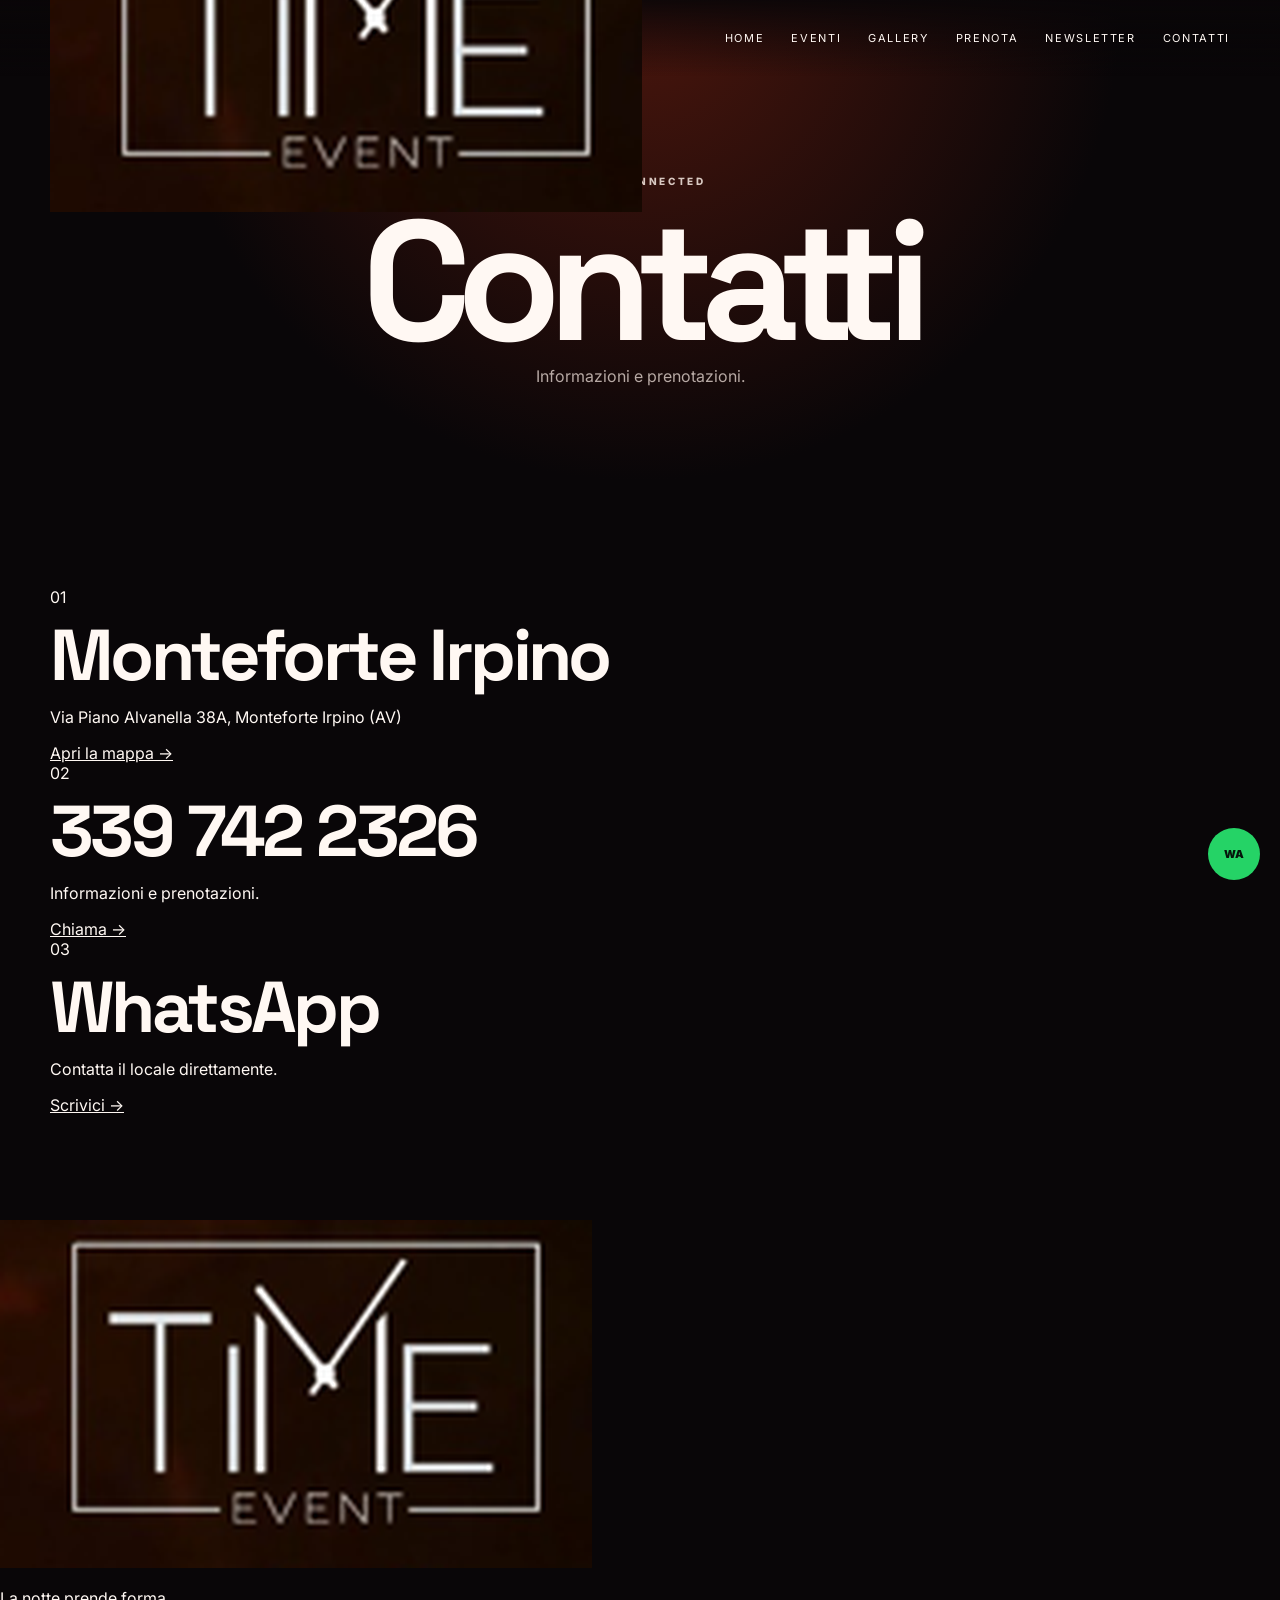
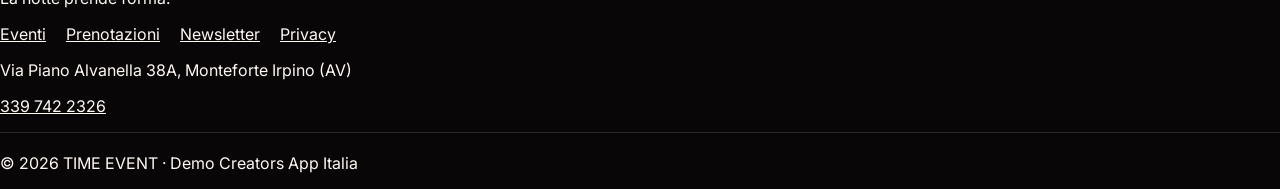
==== commit bc3555aa: "Add files via upload" ====
--- a/contatti.html
+++ b/contatti.html
@@ -1 +1 @@
-<!doctype html><html lang="it"><head><meta charset="utf-8"><meta name="viewport" content="width=device-width,initial-scale=1"><title>Contatti | TIME Event</title><meta name="description" content="Contatti e indirizzo del TIME Event."><meta name="theme-color" content="#090608"><link rel="preconnect" href="https://fonts.googleapis.com"><link rel="preconnect" href="https://fonts.gstatic.com" crossorigin><link href="https://fonts.googleapis.com/css2?family=Inter:wght@400;600;700;800;900&family=Space+Grotesk:wght@500;700&display=swap" rel="stylesheet"><link rel="stylesheet" href="assets/css/style.css"></head><body><header class="site-header"><a class="brand" href="index.html" aria-label="TIME Event - Home"><img class="official-logo" src="assets/images/logo-time-event-ufficiale.png" alt="TIME Event"></a><button class="menu-toggle" aria-label="Apri menu" aria-expanded="false"><span></span><span></span><span></span></button><nav class="main-nav"><a href="index.html">Home</a><a href="eventi.html">Eventi</a><a href="gallery.html">Gallery</a><a href="prenotazioni.html">Prenota</a><a href="contatti.html">Contatti</a></nav></header><main><section class="page-hero"><p class="eyebrow">STAY CONNECTED</p><h1>Contatti</h1><p>Informazioni e prenotazioni.</p></section><section class="section contact-grid"><div class="contact reveal"><span>01</span><p class="eyebrow">POSIZIONE</p><h2>Monteforte Irpino</h2><p>Via Piano Alvanella 38A, Monteforte Irpino (AV)</p><a href="https://www.google.com/maps/search/?api=1&query=Via+Piano+Alvanella+38A+Monteforte+Irpino+AV" target="_blank" rel="noopener">Apri la mappa →</a></div><div class="contact reveal"><span>02</span><p class="eyebrow">TELEFONO</p><h2>339 742 2326</h2><p>Informazioni e prenotazioni.</p><a href="tel:+393397422326">Chiama →</a></div><div class="contact reveal"><span>03</span><p class="eyebrow">WHATSAPP</p><h2>Scrivici</h2><p>Contatta il locale direttamente.</p><a href="https://wa.me/393397422326" target="_blank" rel="noopener">Apri WhatsApp →</a></div></section><section class="map"><div><p class="eyebrow">COME RAGGIUNGERCI</p><h2>Via Piano Alvanella 38A, Monteforte Irpino (AV)</h2><a class="btn ghost" href="https://www.google.com/maps/search/?api=1&query=Via+Piano+Alvanella+38A+Monteforte+Irpino+AV" target="_blank" rel="noopener">Indicazioni stradali</a></div></section></main><footer class="site-footer"><div><a class="brand" href="index.html" aria-label="TIME Event - Home"><img class="official-logo" src="assets/images/logo-time-event-ufficiale.png" alt="TIME Event"></a><p>La notte prende forma.</p></div><div class="footer-links"><a href="eventi.html">Eventi</a><a href="prenotazioni.html">Prenotazioni</a><a href="contatti.html">Contatti</a></div><div><p>Via Piano Alvanella 38A, Monteforte Irpino (AV)</p><p><a href="tel:+393397422326">339 742 2326</a></p></div><p class="copyright">© <span data-year></span> TIME EVENT · Demo Creators App Italia</p></footer><a class="wa" href="https://wa.me/393397422326?text=Ciao%2C%20vorrei%20informazioni%20sull%27evento%20del%2010%20ottobre%202026" target="_blank" rel="noopener" aria-label="WhatsApp">WA</a><script src="assets/js/main.js"></script></body></html>+<!doctype html><html lang="it"><head><meta charset="utf-8"><meta name="viewport" content="width=device-width,initial-scale=1"><title>Contatti | TIME EVENT</title><meta name="description" content="Contatti TIME EVENT."><meta name="theme-color" content="#090608"><link rel="preconnect" href="https://fonts.googleapis.com"><link rel="preconnect" href="https://fonts.gstatic.com" crossorigin><link href="https://fonts.googleapis.com/css2?family=Inter:wght@400;600;700;800;900&family=Space+Grotesk:wght@500;700&display=swap" rel="stylesheet"><link rel="stylesheet" href="assets/css/style.css"></head><body><header class="site-header"><a class="brand" href="index.html" aria-label="TIME EVENT home"><img src="assets/images/logo-time-event-ufficiale.png" alt="TIME EVENT"></a><button class="menu-toggle" aria-label="Apri menu" aria-expanded="false"><span></span><span></span><span></span></button><nav class="main-nav"><a href="index.html">Home</a><a href="eventi.html">Eventi</a><a href="gallery.html">Gallery</a><a href="prenotazioni.html">Prenota</a><a href="newsletter.html">Newsletter</a><a href="contatti.html">Contatti</a></nav></header><main><section class="page-hero"><p class="eyebrow">STAY CONNECTED</p><h1>Contatti</h1><p>Informazioni e prenotazioni.</p></section><section class="section contacts"><article><span>01</span><h2>Monteforte Irpino</h2><p>Via Piano Alvanella 38A, Monteforte Irpino (AV)</p><a href="https://www.google.com/maps/search/?api=1&query=Via+Piano+Alvanella+38A+Monteforte+Irpino+AV" target="_blank">Apri la mappa →</a></article><article><span>02</span><h2>339 742 2326</h2><p>Informazioni e prenotazioni.</p><a href="tel:+393397422326">Chiama →</a></article><article><span>03</span><h2>WhatsApp</h2><p>Contatta il locale direttamente.</p><a href="https://wa.me/393397422326" target="_blank">Scrivici →</a></article></section></main><footer><div><a class="brand" href="index.html"><img src="assets/images/logo-time-event-ufficiale.png" alt="TIME EVENT"></a><p>La notte prende forma.</p></div><div class="footer-links"><a href="eventi.html">Eventi</a><a href="prenotazioni.html">Prenotazioni</a><a href="newsletter.html">Newsletter</a><a href="privacy.html">Privacy</a></div><div><p>Via Piano Alvanella 38A, Monteforte Irpino (AV)</p><p><a href="tel:+393397422326">339 742 2326</a></p></div><p class="copyright">© <span data-year></span> TIME EVENT · Demo Creators App Italia</p></footer><a class="wa" href="https://wa.me/393397422326" target="_blank" rel="noopener">WA</a><script src="assets/js/main.js"></script></body></html>
--- a/assets/css/style.css
+++ b/assets/css/style.css
@@ -1,2 +1,9 @@
 
 :root{--bg:#090608;--panel:#120d11;--text:#fff8f3;--muted:#b7a9a4;--orange:#ee5b27;--red:#9e1515;--line:rgba(255,255,255,.13);--max:1180px}*{box-sizing:border-box}html{scroll-behavior:smooth}body{margin:0;background:var(--bg);color:var(--text);font-family:Inter,Arial,sans-serif;overflow-x:hidden}a{color:inherit}.site-header{position:fixed;z-index:50;inset:0 0 auto;height:76px;padding:0 max(22px,calc((100vw - var(--max))/2));display:flex;align-items:center;justify-content:space-between;background:linear-gradient(#090608e8,transparent);transition:.3s}.site-header.scrolled{background:#090608ed;backdrop-filter:blur(16px);border-bottom:1px solid var(--line)}.brand{display:flex;gap:10px;align-items:center;text-decoration:none;font:700 14px 'Space Grotesk';letter-spacing:.13em}.brand-mark{width:32px;height:32px;border:1px solid white;display:grid;place-items:center;transform:rotate(45deg)}.main-nav{display:flex;gap:27px}.main-nav a{text-decoration:none;text-transform:uppercase;font-size:11px;letter-spacing:.15em}.menu-toggle{display:none;background:transparent;border:0}.hero{min-height:100svh;display:grid;place-items:center;text-align:center;position:relative;isolation:isolate;background:radial-gradient(circle at 50% 60%,#6d2012 0,#210a08 33%,#090608 70%);overflow:hidden}.hero:before{content:'';position:absolute;inset:0;background:repeating-radial-gradient(ellipse at center,transparent 0 55px,#ffffff08 57px 59px);z-index:-1}.noise{position:absolute;inset:0;background:linear-gradient(115deg,transparent 36%,#ffffff0a 36.2% 36.4%,transparent 36.6%);z-index:-1}.hero-copy{padding:120px 20px 80px}.eyebrow{font-size:10px;letter-spacing:.27em;font-weight:800;color:#d9c9c2}.hero h1,.page-hero h1{font:700 clamp(80px,16vw,210px)/.76 'Space Grotesk';letter-spacing:-.08em;margin:35px 0}.hero h1 span{display:block;font:800 clamp(14px,2vw,24px)/1 Inter;letter-spacing:.7em;margin-left:.7em}.hero-copy>p:not(.eyebrow){color:#dfcec7;font-size:clamp(17px,2vw,22px)}.actions{display:flex;gap:12px;justify-content:center;flex-wrap:wrap;margin-top:30px}.btn{display:inline-flex;min-height:52px;padding:0 26px;align-items:center;justify-content:center;border:1px solid transparent;text-decoration:none;text-transform:uppercase;font-size:11px;font-weight:800;letter-spacing:.14em;cursor:pointer}.primary{background:linear-gradient(120deg,var(--red),var(--orange));box-shadow:0 15px 45px #c7352038}.ghost{border-color:#ffffff55;background:#ffffff08}.light{background:white;color:#160a08}.scroll{position:absolute;bottom:25px;text-decoration:none;font-size:9px;letter-spacing:.2em;color:#aaa}.ticker{overflow:hidden;white-space:nowrap;border-block:1px solid var(--line);padding:16px}.ticker div{letter-spacing:.23em;font-size:11px;animation:move 18s linear infinite}@keyframes move{to{transform:translateX(-50%)}}.section{width:min(var(--max),calc(100% - 44px));margin:auto;padding:105px 0}.heading{display:flex;align-items:end;justify-content:space-between;margin-bottom:35px}.section h2{font:700 clamp(38px,6vw,72px)/1 'Space Grotesk';letter-spacing:-.05em;margin:12px 0}.countdown{display:grid;grid-template-columns:repeat(6,auto);gap:9px;align-items:end}.countdown b{font-size:30px}.countdown span{font-size:9px;text-transform:uppercase;letter-spacing:.14em;color:var(--muted);margin-right:7px}.featured{display:grid;grid-template-columns:.8fr 1.2fr;background:var(--panel);border:1px solid var(--line)}.flyer-wrap{background:#180b08;padding:28px;display:grid;place-items:center}.flyer-wrap img{width:100%;max-height:720px;object-fit:contain;display:block;box-shadow:0 25px 65px #0008}.event-info{padding:clamp(35px,7vw,85px);display:flex;flex-direction:column;justify-content:center}.event-info h3{font:700 clamp(45px,7vw,86px)/.95 'Space Grotesk';letter-spacing:-.055em;margin:14px 0 20px}.event-info>p{line-height:1.7;color:var(--muted)}.tags{display:flex;gap:8px;flex-wrap:wrap;margin:18px 0 30px}.tags span{border:1px solid var(--line);padding:8px 10px;font-size:9px;letter-spacing:.14em}.event-info .btn{align-self:flex-start}.split{display:grid;grid-template-columns:1fr 1fr;gap:70px;align-items:center}.muted{color:var(--muted);line-height:1.75}.cards{height:430px;position:relative}.cards div{position:absolute;width:65%;height:58%;padding:24px;display:flex;align-items:end;font:700 30px 'Space Grotesk';box-shadow:0 25px 60px #0008}.cards div:nth-child(1){background:linear-gradient(145deg,#7c1d0f,#24100c);transform:rotate(-7deg)}.cards div:nth-child(2){background:linear-gradient(145deg,#d85c26,#321006);right:0;top:20%;transform:rotate(7deg)}.cards div:nth-child(3){background:linear-gradient(145deg,#a11313,#360808);left:16%;bottom:0}.cta{width:min(var(--max),calc(100% - 44px));margin:0 auto 100px;padding:70px 25px;text-align:center;background:linear-gradient(110deg,var(--red),var(--orange))}.cta h2{font:700 clamp(38px,6vw,70px) 'Space Grotesk';margin:15px}.page-hero{padding:165px 22px 80px;text-align:center;background:radial-gradient(circle at top,#4b160d,#090608 60%)}.page-hero h1{font-size:clamp(75px,14vw,170px);margin:30px 0 20px}.page-hero>p:last-child{color:var(--muted)}.gallery{display:grid;grid-template-columns:repeat(3,1fr);gap:14px;align-items:stretch}.real-photo{grid-row:span 2;margin:0;background:var(--panel);padding:14px}.real-photo img{width:100%;height:660px;object-fit:cover}.real-photo figcaption{padding:15px 5px 3px;color:var(--muted);font-size:12px}.tile{min-height:310px;display:flex;align-items:end;padding:24px;font:700 30px 'Space Grotesk';border:1px solid var(--line)}.purple{background:radial-gradient(circle,#a1422a,#26100d)}.blue{background:radial-gradient(circle,#d75c28,#35100a)}.red{grid-column:span 2;background:linear-gradient(120deg,#a11615,#32100b)}.note{font-size:12px;color:#81736f;margin-top:25px}.booking{display:grid;grid-template-columns:.8fr 1.2fr;gap:70px}.booking ul{padding:0;list-style:none}.booking li{padding:17px 0;border-bottom:1px solid var(--line)}.booking li:before{content:'✦';color:var(--orange);margin-right:12px}.form{background:var(--panel);border:1px solid var(--line);padding:35px}.form label{display:block;font-size:10px;text-transform:uppercase;letter-spacing:.14em;margin-bottom:18px}.form input,.form textarea{width:100%;padding:15px;margin-top:9px;background:#090608;border:1px solid var(--line);color:white}.form-row{display:grid;grid-template-columns:1fr 1fr;gap:15px}.form .btn{width:100%}.contact-grid{display:grid;grid-template-columns:repeat(3,1fr);gap:16px}.contact{min-height:310px;padding:30px;background:var(--panel);border:1px solid var(--line);display:flex;flex-direction:column;justify-content:end;position:relative}.contact>span{position:absolute;top:25px;right:25px;color:#6f625f;font-size:11px}.contact h2{font-size:33px}.contact p{color:var(--muted)}.contact a{text-decoration:none;border-bottom:1px solid #777;align-self:flex-start;padding-bottom:5px}.map{min-height:420px;display:grid;place-items:center;text-align:center;padding:30px;background:linear-gradient(30deg,#160b09,#351109),repeating-linear-gradient(45deg,transparent 0 30px,#ffffff08 31px)}.site-footer{width:min(var(--max),calc(100% - 44px));margin:auto;padding:60px 0 25px;border-top:1px solid var(--line);display:grid;grid-template-columns:1fr auto 1fr;gap:30px;color:#938681;font-size:12px}.site-footer a{text-decoration:none}.footer-links{display:flex;gap:20px}.site-footer>div:nth-child(3){text-align:right}.copyright{grid-column:1/-1;border-top:1px solid var(--line);padding-top:20px}.wa{position:fixed;right:20px;bottom:20px;z-index:40;width:52px;height:52px;border-radius:50%;display:grid;place-items:center;background:#25d366;color:#05150b;text-decoration:none;font-weight:900;font-size:11px}.reveal{opacity:0;transform:translateY(25px);transition:.75s}.reveal.visible{opacity:1;transform:none}@media(max-width:900px){.menu-toggle{display:flex;flex-direction:column;gap:6px}.menu-toggle span{width:28px;height:1px;background:white}.main-nav{position:fixed;inset:76px 0 auto;flex-direction:column;align-items:center;background:#090608f5;padding:35px;transform:translateY(-130%);transition:.3s}.main-nav.open{transform:none}.featured,.split,.booking{grid-template-columns:1fr}.gallery{grid-template-columns:1fr 1fr}.contact-grid{grid-template-columns:1fr 1fr}.site-footer{grid-template-columns:1fr 1fr}.site-footer>div:nth-child(3){text-align:left}}@media(max-width:620px){.site-header{height:68px}.main-nav{inset:68px 0 auto}.hero h1{font-size:22vw}.heading{align-items:start;flex-direction:column}.countdown{margin-top:20px}.section{width:calc(100% - 30px);padding:72px 0}.flyer-wrap{padding:10px}.event-info{padding:30px 22px}.gallery,.contact-grid{grid-template-columns:1fr}.red{grid-column:auto}.real-photo img{height:auto}.form-row{grid-template-columns:1fr}.form{padding:22px}.site-footer{grid-template-columns:1fr}.footer-links{flex-wrap:wrap}.cards{height:380px}.cta{width:calc(100% - 30px)}}
+
+/* v1.2 - logo ufficiale TIME EVENT */
+.brand{display:inline-flex;align-items:center;line-height:0}
+.official-logo{display:block;width:148px;height:auto;max-height:62px;object-fit:contain;filter:drop-shadow(0 5px 16px rgba(0,0,0,.38))}
+.site-header .official-logo{width:132px}
+.site-footer .official-logo{width:148px}
+@media(max-width:620px){.site-header .official-logo{width:112px;max-height:54px}.site-footer .official-logo{width:135px}}
